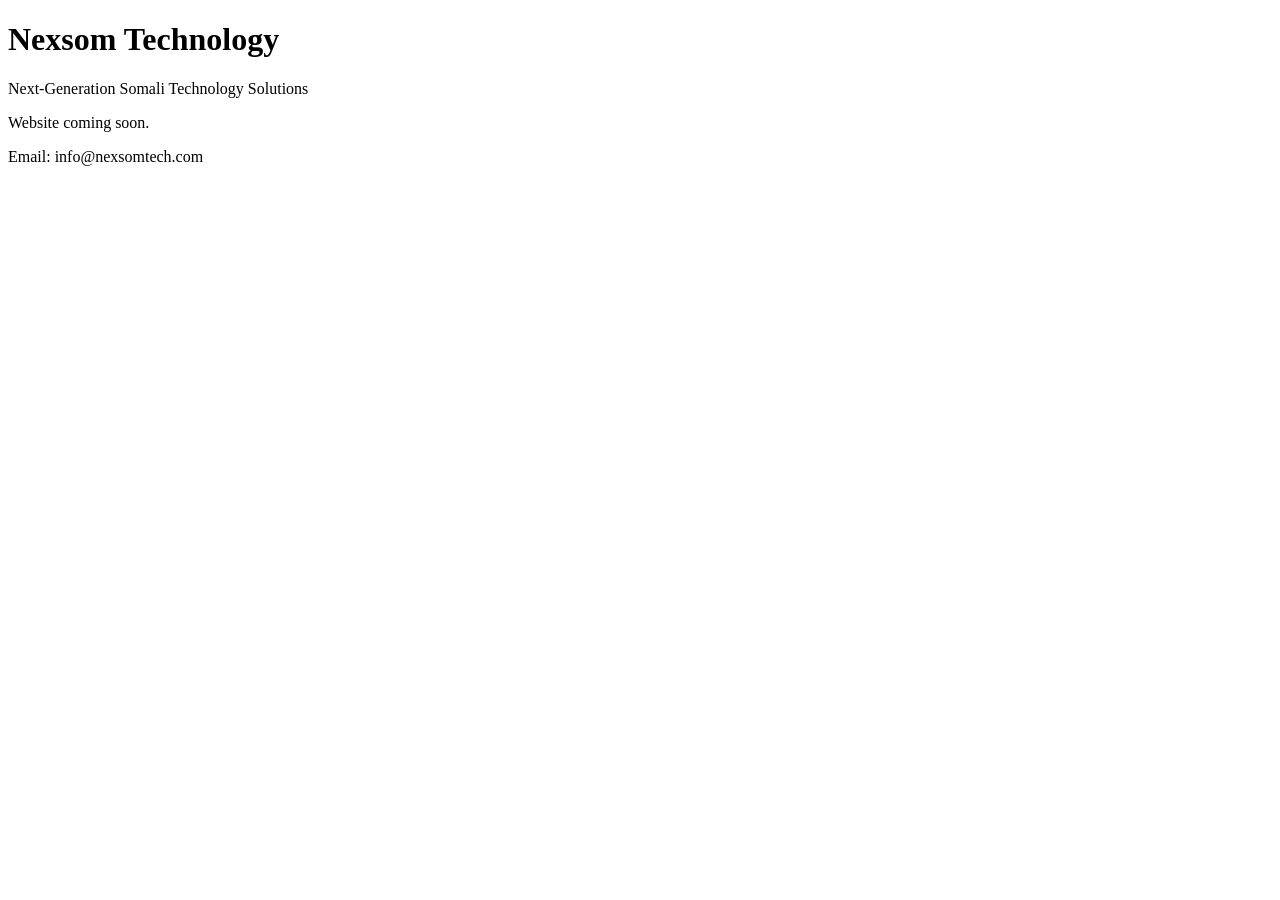
==== index.html @ 71c09dbc "Create index.html" ====
<!DOCTYPE html>
<html>
<head>
  <title>Nexsom Technology</title>
</head>
<body>
  <h1>Nexsom Technology</h1>
  <p>Next-Generation Somali Technology Solutions</p>
  <p>Website coming soon.</p>
  <p>Email: info@nexsomtech.com</p>
</body>
</html>
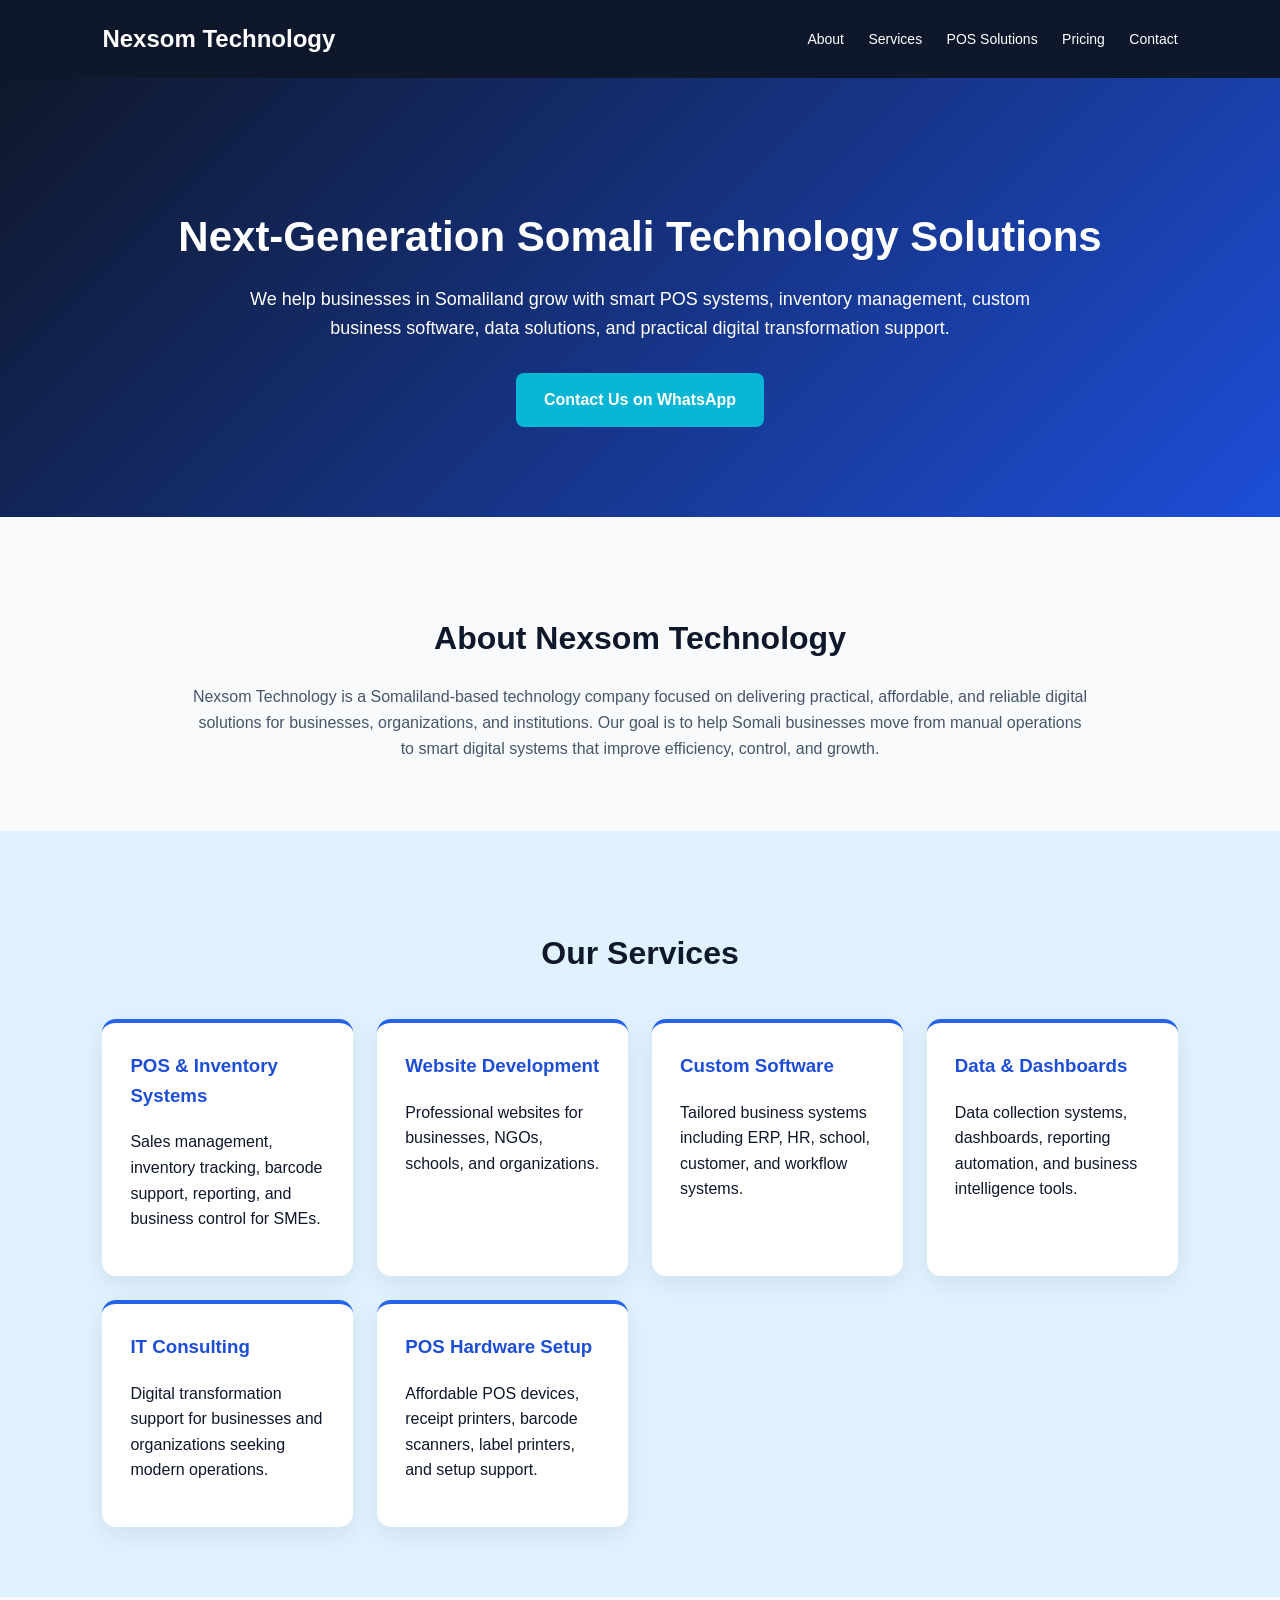
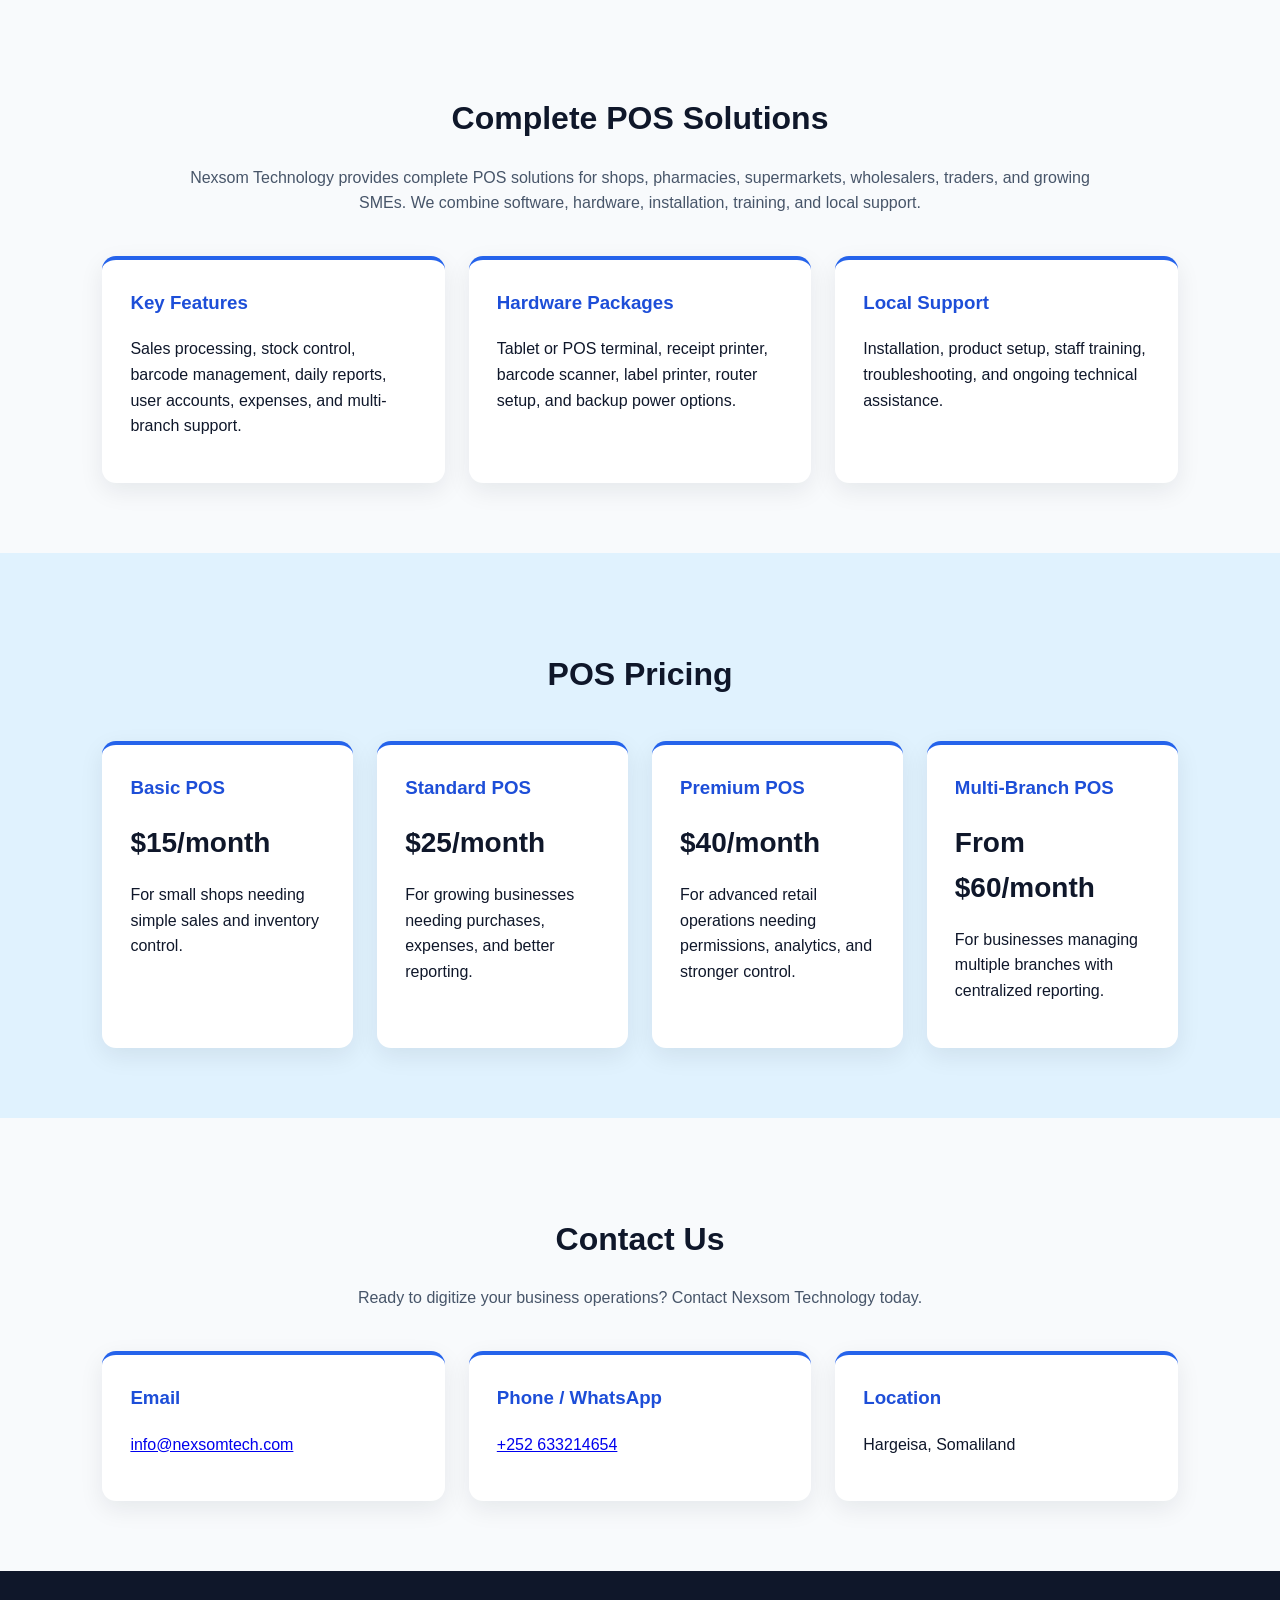
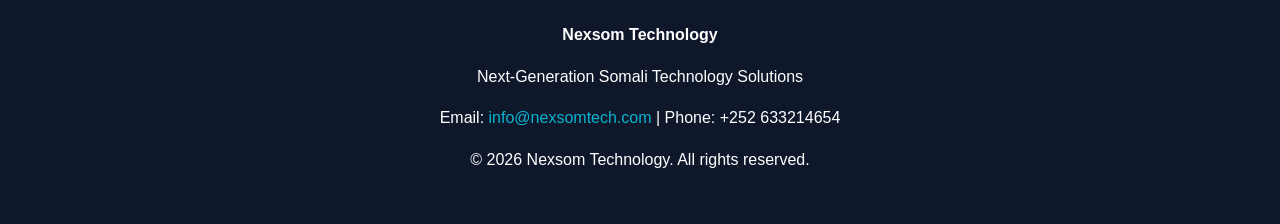
==== commit ea6410ea: "Update index.html" ====
--- a/index.html
+++ b/index.html
@@ -1,12 +1,254 @@
 <!DOCTYPE html>
-<html>
+<html lang="en">
 <head>
-  <title>Nexsom Technology</title>
+  <meta charset="UTF-8" />
+  <meta name="viewport" content="width=device-width, initial-scale=1.0" />
+  <title>Nexsom Technology | Next-Generation Somali Technology Solutions</title>
+  <style>
+    body {
+      margin: 0;
+      font-family: Arial, sans-serif;
+      color: #0f172a;
+      background: #f8fafc;
+      line-height: 1.6;
+    }
+    header {
+      background: #0f172a;
+      color: white;
+      padding: 20px 8%;
+      display: flex;
+      justify-content: space-between;
+      align-items: center;
+      flex-wrap: wrap;
+    }
+    header h1 {
+      margin: 0;
+      font-size: 24px;
+      color: #ffffff;
+    }
+    nav a {
+      color: white;
+      text-decoration: none;
+      margin-left: 20px;
+      font-size: 14px;
+    }
+    .hero {
+      background: linear-gradient(135deg, #0f172a, #1d4ed8);
+      color: white;
+      padding: 90px 8%;
+      text-align: center;
+    }
+    .hero h2 {
+      font-size: 42px;
+      margin-bottom: 15px;
+    }
+    .hero p {
+      font-size: 18px;
+      max-width: 800px;
+      margin: auto;
+    }
+    .btn {
+      display: inline-block;
+      margin-top: 30px;
+      background: #06b6d4;
+      color: white;
+      padding: 14px 28px;
+      border-radius: 8px;
+      text-decoration: none;
+      font-weight: bold;
+    }
+    section {
+      padding: 70px 8%;
+    }
+    section h2 {
+      text-align: center;
+      font-size: 32px;
+      margin-bottom: 20px;
+      color: #0f172a;
+    }
+    .intro {
+      max-width: 900px;
+      margin: auto;
+      text-align: center;
+      color: #475569;
+    }
+    .grid {
+      display: grid;
+      grid-template-columns: repeat(auto-fit, minmax(250px, 1fr));
+      gap: 24px;
+      margin-top: 40px;
+    }
+    .card {
+      background: white;
+      padding: 28px;
+      border-radius: 14px;
+      box-shadow: 0 8px 24px rgba(15, 23, 42, 0.08);
+      border-top: 4px solid #2563eb;
+    }
+    .card h3 {
+      margin-top: 0;
+      color: #1d4ed8;
+    }
+    .price {
+      font-size: 28px;
+      font-weight: bold;
+      color: #0f172a;
+    }
+    .highlight {
+      background: #e0f2fe;
+    }
+    footer {
+      background: #0f172a;
+      color: white;
+      text-align: center;
+      padding: 35px 8%;
+    }
+    footer a {
+      color: #06b6d4;
+      text-decoration: none;
+    }
+  </style>
 </head>
 <body>
+
+<header>
   <h1>Nexsom Technology</h1>
+  <nav>
+    <a href="#about">About</a>
+    <a href="#services">Services</a>
+    <a href="#pos">POS Solutions</a>
+    <a href="#pricing">Pricing</a>
+    <a href="#contact">Contact</a>
+  </nav>
+</header>
+
+<div class="hero">
+  <h2>Next-Generation Somali Technology Solutions</h2>
+  <p>
+    We help businesses in Somaliland grow with smart POS systems, inventory management,
+    custom business software, data solutions, and practical digital transformation support.
+  </p>
+  <a class="btn" href="https://wa.me/252633214654">Contact Us on WhatsApp</a>
+</div>
+
+<section id="about">
+  <h2>About Nexsom Technology</h2>
+  <p class="intro">
+    Nexsom Technology is a Somaliland-based technology company focused on delivering
+    practical, affordable, and reliable digital solutions for businesses, organizations,
+    and institutions. Our goal is to help Somali businesses move from manual operations
+    to smart digital systems that improve efficiency, control, and growth.
+  </p>
+</section>
+
+<section id="services" class="highlight">
+  <h2>Our Services</h2>
+  <div class="grid">
+    <div class="card">
+      <h3>POS & Inventory Systems</h3>
+      <p>Sales management, inventory tracking, barcode support, reporting, and business control for SMEs.</p>
+    </div>
+    <div class="card">
+      <h3>Website Development</h3>
+      <p>Professional websites for businesses, NGOs, schools, and organizations.</p>
+    </div>
+    <div class="card">
+      <h3>Custom Software</h3>
+      <p>Tailored business systems including ERP, HR, school, customer, and workflow systems.</p>
+    </div>
+    <div class="card">
+      <h3>Data & Dashboards</h3>
+      <p>Data collection systems, dashboards, reporting automation, and business intelligence tools.</p>
+    </div>
+    <div class="card">
+      <h3>IT Consulting</h3>
+      <p>Digital transformation support for businesses and organizations seeking modern operations.</p>
+    </div>
+    <div class="card">
+      <h3>POS Hardware Setup</h3>
+      <p>Affordable POS devices, receipt printers, barcode scanners, label printers, and setup support.</p>
+    </div>
+  </div>
+</section>
+
+<section id="pos">
+  <h2>Complete POS Solutions</h2>
+  <p class="intro">
+    Nexsom Technology provides complete POS solutions for shops, pharmacies, supermarkets,
+    wholesalers, traders, and growing SMEs. We combine software, hardware, installation,
+    training, and local support.
+  </p>
+
+  <div class="grid">
+    <div class="card">
+      <h3>Key Features</h3>
+      <p>Sales processing, stock control, barcode management, daily reports, user accounts, expenses, and multi-branch support.</p>
+    </div>
+    <div class="card">
+      <h3>Hardware Packages</h3>
+      <p>Tablet or POS terminal, receipt printer, barcode scanner, label printer, router setup, and backup power options.</p>
+    </div>
+    <div class="card">
+      <h3>Local Support</h3>
+      <p>Installation, product setup, staff training, troubleshooting, and ongoing technical assistance.</p>
+    </div>
+  </div>
+</section>
+
+<section id="pricing" class="highlight">
+  <h2>POS Pricing</h2>
+  <div class="grid">
+    <div class="card">
+      <h3>Basic POS</h3>
+      <div class="price">$15/month</div>
+      <p>For small shops needing simple sales and inventory control.</p>
+    </div>
+    <div class="card">
+      <h3>Standard POS</h3>
+      <div class="price">$25/month</div>
+      <p>For growing businesses needing purchases, expenses, and better reporting.</p>
+    </div>
+    <div class="card">
+      <h3>Premium POS</h3>
+      <div class="price">$40/month</div>
+      <p>For advanced retail operations needing permissions, analytics, and stronger control.</p>
+    </div>
+    <div class="card">
+      <h3>Multi-Branch POS</h3>
+      <div class="price">From $60/month</div>
+      <p>For businesses managing multiple branches with centralized reporting.</p>
+    </div>
+  </div>
+</section>
+
+<section id="contact">
+  <h2>Contact Us</h2>
+  <p class="intro">
+    Ready to digitize your business operations? Contact Nexsom Technology today.
+  </p>
+
+  <div class="grid">
+    <div class="card">
+      <h3>Email</h3>
+      <p><a href="mailto:info@nexsomtech.com">info@nexsomtech.com</a></p>
+    </div>
+    <div class="card">
+      <h3>Phone / WhatsApp</h3>
+      <p><a href="https://wa.me/252633214654">+252 633214654</a></p>
+    </div>
+    <div class="card">
+      <h3>Location</h3>
+      <p>Hargeisa, Somaliland</p>
+    </div>
+  </div>
+</section>
+
+<footer>
+  <p><strong>Nexsom Technology</strong></p>
   <p>Next-Generation Somali Technology Solutions</p>
-  <p>Website coming soon.</p>
-  <p>Email: info@nexsomtech.com</p>
+  <p>Email: <a href="mailto:info@nexsomtech.com">info@nexsomtech.com</a> | Phone: +252 633214654</p>
+  <p>© 2026 Nexsom Technology. All rights reserved.</p>
+</footer>
+
 </body>
 </html>
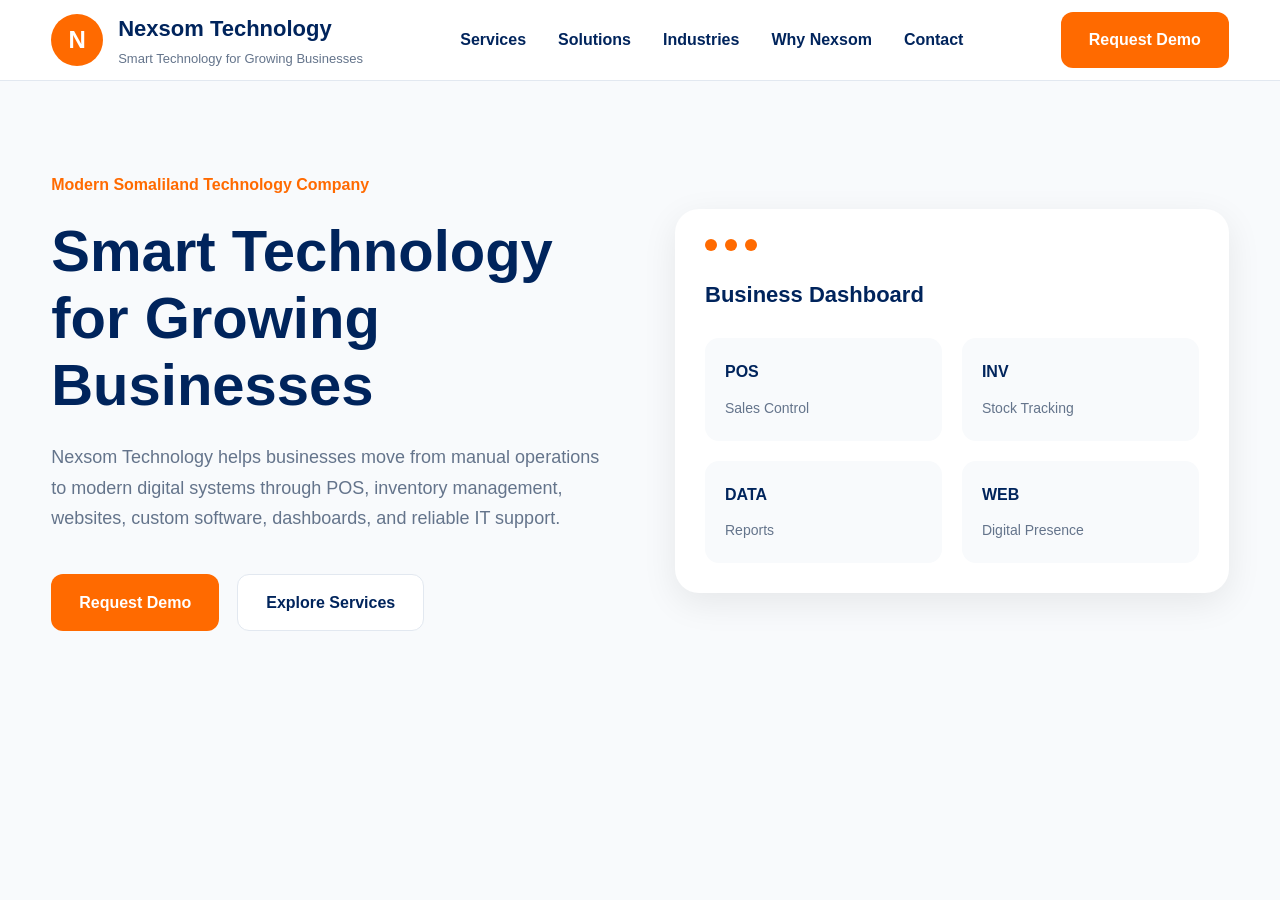
==== commit 4ecef049: "Finalize governance framework before project separation" ====
--- a/index.html
+++ b/index.html
@@ -3,252 +3,92 @@
 <head>
   <meta charset="UTF-8" />
   <meta name="viewport" content="width=device-width, initial-scale=1.0" />
-  <title>Nexsom Technology | Next-Generation Somali Technology Solutions</title>
-  <style>
-    body {
-      margin: 0;
-      font-family: Arial, sans-serif;
-      color: #0f172a;
-      background: #f8fafc;
-      line-height: 1.6;
-    }
-    header {
-      background: #0f172a;
-      color: white;
-      padding: 20px 8%;
-      display: flex;
-      justify-content: space-between;
-      align-items: center;
-      flex-wrap: wrap;
-    }
-    header h1 {
-      margin: 0;
-      font-size: 24px;
-      color: #ffffff;
-    }
-    nav a {
-      color: white;
-      text-decoration: none;
-      margin-left: 20px;
-      font-size: 14px;
-    }
-    .hero {
-      background: linear-gradient(135deg, #0f172a, #1d4ed8);
-      color: white;
-      padding: 90px 8%;
-      text-align: center;
-    }
-    .hero h2 {
-      font-size: 42px;
-      margin-bottom: 15px;
-    }
-    .hero p {
-      font-size: 18px;
-      max-width: 800px;
-      margin: auto;
-    }
-    .btn {
-      display: inline-block;
-      margin-top: 30px;
-      background: #06b6d4;
-      color: white;
-      padding: 14px 28px;
-      border-radius: 8px;
-      text-decoration: none;
-      font-weight: bold;
-    }
-    section {
-      padding: 70px 8%;
-    }
-    section h2 {
-      text-align: center;
-      font-size: 32px;
-      margin-bottom: 20px;
-      color: #0f172a;
-    }
-    .intro {
-      max-width: 900px;
-      margin: auto;
-      text-align: center;
-      color: #475569;
-    }
-    .grid {
-      display: grid;
-      grid-template-columns: repeat(auto-fit, minmax(250px, 1fr));
-      gap: 24px;
-      margin-top: 40px;
-    }
-    .card {
-      background: white;
-      padding: 28px;
-      border-radius: 14px;
-      box-shadow: 0 8px 24px rgba(15, 23, 42, 0.08);
-      border-top: 4px solid #2563eb;
-    }
-    .card h3 {
-      margin-top: 0;
-      color: #1d4ed8;
-    }
-    .price {
-      font-size: 28px;
-      font-weight: bold;
-      color: #0f172a;
-    }
-    .highlight {
-      background: #e0f2fe;
-    }
-    footer {
-      background: #0f172a;
-      color: white;
-      text-align: center;
-      padding: 35px 8%;
-    }
-    footer a {
-      color: #06b6d4;
-      text-decoration: none;
-    }
-  </style>
+
+  <meta name="description" content="Nexsom Technology provides POS systems, inventory management, websites, custom software, dashboards, data solutions, and IT consulting for growing businesses in Somaliland." />
+
+  <title>Nexsom Technology | Smart Technology for Growing Businesses</title>
+
+  <link rel="stylesheet" href="css/style.css" />
 </head>
+
 <body>
 
-<header>
-  <h1>Nexsom Technology</h1>
-  <nav>
-    <a href="#about">About</a>
-    <a href="#services">Services</a>
-    <a href="#pos">POS Solutions</a>
-    <a href="#pricing">Pricing</a>
-    <a href="#contact">Contact</a>
-  </nav>
-</header>
+  <header class="site-header">
+    <div class="container header-wrapper">
+      <a href="#" class="brand">
+        <div class="brand-mark">N</div>
+        <div>
+          <span class="brand-name">Nexsom Technology</span>
+          <span class="brand-tagline">Smart Technology for Growing Businesses</span>
+        </div>
+      </a>
 
-<div class="hero">
-  <h2>Next-Generation Somali Technology Solutions</h2>
-  <p>
-    We help businesses in Somaliland grow with smart POS systems, inventory management,
-    custom business software, data solutions, and practical digital transformation support.
-  </p>
-  <a class="btn" href="https://wa.me/252633214654">Contact Us on WhatsApp</a>
-</div>
+      <nav class="main-nav">
+        <a href="#services">Services</a>
+        <a href="#solutions">Solutions</a>
+        <a href="#industries">Industries</a>
+        <a href="#why">Why Nexsom</a>
+        <a href="#contact">Contact</a>
+      </nav>
 
-<section id="about">
-  <h2>About Nexsom Technology</h2>
-  <p class="intro">
-    Nexsom Technology is a Somaliland-based technology company focused on delivering
-    practical, affordable, and reliable digital solutions for businesses, organizations,
-    and institutions. Our goal is to help Somali businesses move from manual operations
-    to smart digital systems that improve efficiency, control, and growth.
-  </p>
-</section>
+      <a href="https://wa.me/252633214654" class="btn btn-primary">Request Demo</a>
+    </div>
+  </header>
 
-<section id="services" class="highlight">
-  <h2>Our Services</h2>
-  <div class="grid">
-    <div class="card">
-      <h3>POS & Inventory Systems</h3>
-      <p>Sales management, inventory tracking, barcode support, reporting, and business control for SMEs.</p>
-    </div>
-    <div class="card">
-      <h3>Website Development</h3>
-      <p>Professional websites for businesses, NGOs, schools, and organizations.</p>
-    </div>
-    <div class="card">
-      <h3>Custom Software</h3>
-      <p>Tailored business systems including ERP, HR, school, customer, and workflow systems.</p>
-    </div>
-    <div class="card">
-      <h3>Data & Dashboards</h3>
-      <p>Data collection systems, dashboards, reporting automation, and business intelligence tools.</p>
-    </div>
-    <div class="card">
-      <h3>IT Consulting</h3>
-      <p>Digital transformation support for businesses and organizations seeking modern operations.</p>
-    </div>
-    <div class="card">
-      <h3>POS Hardware Setup</h3>
-      <p>Affordable POS devices, receipt printers, barcode scanners, label printers, and setup support.</p>
-    </div>
-  </div>
-</section>
+  <main>
 
-<section id="pos">
-  <h2>Complete POS Solutions</h2>
-  <p class="intro">
-    Nexsom Technology provides complete POS solutions for shops, pharmacies, supermarkets,
-    wholesalers, traders, and growing SMEs. We combine software, hardware, installation,
-    training, and local support.
-  </p>
+    <section class="hero">
+      <div class="container hero-wrapper">
+        <div class="hero-content">
+          <span class="eyebrow">Modern Somaliland Technology Company</span>
 
-  <div class="grid">
-    <div class="card">
-      <h3>Key Features</h3>
-      <p>Sales processing, stock control, barcode management, daily reports, user accounts, expenses, and multi-branch support.</p>
-    </div>
-    <div class="card">
-      <h3>Hardware Packages</h3>
-      <p>Tablet or POS terminal, receipt printer, barcode scanner, label printer, router setup, and backup power options.</p>
-    </div>
-    <div class="card">
-      <h3>Local Support</h3>
-      <p>Installation, product setup, staff training, troubleshooting, and ongoing technical assistance.</p>
-    </div>
-  </div>
-</section>
+          <h1>Smart Technology for Growing Businesses</h1>
 
-<section id="pricing" class="highlight">
-  <h2>POS Pricing</h2>
-  <div class="grid">
-    <div class="card">
-      <h3>Basic POS</h3>
-      <div class="price">$15/month</div>
-      <p>For small shops needing simple sales and inventory control.</p>
-    </div>
-    <div class="card">
-      <h3>Standard POS</h3>
-      <div class="price">$25/month</div>
-      <p>For growing businesses needing purchases, expenses, and better reporting.</p>
-    </div>
-    <div class="card">
-      <h3>Premium POS</h3>
-      <div class="price">$40/month</div>
-      <p>For advanced retail operations needing permissions, analytics, and stronger control.</p>
-    </div>
-    <div class="card">
-      <h3>Multi-Branch POS</h3>
-      <div class="price">From $60/month</div>
-      <p>For businesses managing multiple branches with centralized reporting.</p>
-    </div>
-  </div>
-</section>
+          <p>
+            Nexsom Technology helps businesses move from manual operations to modern digital systems through POS, inventory management, websites, custom software, dashboards, and reliable IT support.
+          </p>
 
-<section id="contact">
-  <h2>Contact Us</h2>
-  <p class="intro">
-    Ready to digitize your business operations? Contact Nexsom Technology today.
-  </p>
+          <div class="hero-actions">
+            <a href="https://wa.me/252633214654" class="btn btn-primary">Request Demo</a>
+            <a href="#services" class="btn btn-secondary">Explore Services</a>
+          </div>
+        </div>
 
-  <div class="grid">
-    <div class="card">
-      <h3>Email</h3>
-      <p><a href="mailto:info@nexsomtech.com">info@nexsomtech.com</a></p>
-    </div>
-    <div class="card">
-      <h3>Phone / WhatsApp</h3>
-      <p><a href="https://wa.me/252633214654">+252 633214654</a></p>
-    </div>
-    <div class="card">
-      <h3>Location</h3>
-      <p>Hargeisa, Somaliland</p>
-    </div>
-  </div>
-</section>
+        <div class="hero-visual">
+          <div class="dashboard-card">
+            <div class="dashboard-top">
+              <span></span>
+              <span></span>
+              <span></span>
+            </div>
 
-<footer>
-  <p><strong>Nexsom Technology</strong></p>
-  <p>Next-Generation Somali Technology Solutions</p>
-  <p>Email: <a href="mailto:info@nexsomtech.com">info@nexsomtech.com</a> | Phone: +252 633214654</p>
-  <p>© 2026 Nexsom Technology. All rights reserved.</p>
-</footer>
+            <div class="dashboard-title">Business Dashboard</div>
 
+            <div class="dashboard-grid">
+              <div class="mini-card">
+                <strong>POS</strong>
+                <span>Sales Control</span>
+              </div>
+              <div class="mini-card">
+                <strong>INV</strong>
+                <span>Stock Tracking</span>
+              </div>
+              <div class="mini-card">
+                <strong>DATA</strong>
+                <span>Reports</span>
+              </div>
+              <div class="mini-card">
+                <strong>WEB</strong>
+                <span>Digital Presence</span>
+              </div>
+            </div>
+          </div>
+        </div>
+      </div>
+    </section>
+
+  </main>
+
+  <script src="js/script.js"></script>
 </body>
-</html>
+</html>
--- a/css/style.css
+++ b/css/style.css
@@ -0,0 +1,362 @@
+/* ===========================================
+   Nexsom Technology Website V2
+   =========================================== */
+
+:root{
+
+  --primary-navy:#00245C;
+  --dark-navy:#001F54;
+  --primary-orange:#FF6A00;
+
+  --white:#FFFFFF;
+  --soft-bg:#F8FAFC;
+  --text-gray:#64748B;
+  --border-gray:#E2E8F0;
+
+  --container:1200px;
+
+  --radius:16px;
+
+  --shadow:
+  0 10px 35px rgba(0,0,0,.08);
+
+}
+
+*{
+    margin:0;
+    padding:0;
+    box-sizing:border-box;
+}
+
+html{
+    scroll-behavior:smooth;
+}
+
+body{
+
+    font-family:
+    Inter,
+    Segoe UI,
+    Arial,
+    sans-serif;
+
+    background:var(--soft-bg);
+
+    color:var(--primary-navy);
+
+    line-height:1.7;
+
+}
+
+img{
+
+    max-width:100%;
+    display:block;
+
+}
+
+a{
+
+    text-decoration:none;
+
+}
+
+.container{
+
+    width:min(92%,var(--container));
+
+    margin:auto;
+
+}
+
+/* ---------------- Header ---------------- */
+
+.site-header{
+
+    background:white;
+
+    position:sticky;
+
+    top:0;
+
+    z-index:999;
+
+    border-bottom:1px solid var(--border-gray);
+
+}
+
+.header-wrapper{
+
+    display:flex;
+
+    justify-content:space-between;
+
+    align-items:center;
+
+    min-height:80px;
+
+}
+
+.brand{
+
+    display:flex;
+
+    align-items:center;
+
+    gap:15px;
+
+}
+
+.brand-mark{
+
+    width:52px;
+
+    height:52px;
+
+    border-radius:50%;
+
+    background:var(--primary-orange);
+
+    color:white;
+
+    display:grid;
+
+    place-items:center;
+
+    font-size:24px;
+
+    font-weight:700;
+
+}
+
+.brand-name{
+
+    display:block;
+
+    font-size:22px;
+
+    font-weight:700;
+
+    color:var(--primary-navy);
+
+}
+
+.brand-tagline{
+
+    display:block;
+
+    font-size:13px;
+
+    color:var(--text-gray);
+
+}
+
+.main-nav{
+
+    display:flex;
+
+    gap:32px;
+
+}
+
+.main-nav a{
+
+    color:var(--primary-navy);
+
+    font-weight:600;
+
+}
+
+.main-nav a:hover{
+
+    color:var(--primary-orange);
+
+}
+
+/* ---------------- Buttons ---------------- */
+
+.btn{
+
+    display:inline-flex;
+
+    align-items:center;
+
+    justify-content:center;
+
+    padding:14px 28px;
+
+    border-radius:12px;
+
+    font-weight:600;
+
+    transition:.3s;
+
+}
+
+.btn-primary{
+
+    background:var(--primary-orange);
+
+    color:white;
+
+}
+
+.btn-primary:hover{
+
+    transform:translateY(-3px);
+
+}
+
+.btn-secondary{
+
+    background:white;
+
+    border:1px solid var(--border-gray);
+
+    color:var(--primary-navy);
+
+}
+
+/* ---------------- Hero ---------------- */
+
+.hero{
+
+    padding:90px 0;
+
+}
+
+.hero-wrapper{
+
+    display:grid;
+
+    grid-template-columns:1fr 1fr;
+
+    align-items:center;
+
+    gap:70px;
+
+}
+
+.eyebrow{
+
+    display:inline-block;
+
+    color:var(--primary-orange);
+
+    font-weight:700;
+
+    margin-bottom:20px;
+
+}
+
+.hero h1{
+
+    font-size:58px;
+
+    line-height:1.15;
+
+    margin-bottom:24px;
+
+}
+
+.hero p{
+
+    color:var(--text-gray);
+
+    font-size:18px;
+
+    max-width:620px;
+
+}
+
+.hero-actions{
+
+    display:flex;
+
+    gap:18px;
+
+    margin-top:40px;
+
+}
+
+.dashboard-card{
+
+    background:white;
+
+    border-radius:24px;
+
+    padding:30px;
+
+    box-shadow:var(--shadow);
+
+}
+
+.dashboard-top{
+
+    display:flex;
+
+    gap:8px;
+
+    margin-bottom:25px;
+
+}
+
+.dashboard-top span{
+
+    width:12px;
+
+    height:12px;
+
+    border-radius:50%;
+
+    background:var(--primary-orange);
+
+}
+
+.dashboard-title{
+
+    font-size:22px;
+
+    font-weight:700;
+
+    margin-bottom:25px;
+
+}
+
+.dashboard-grid{
+
+    display:grid;
+
+    grid-template-columns:repeat(2,1fr);
+
+    gap:20px;
+
+}
+
+.mini-card{
+
+    background:var(--soft-bg);
+
+    border-radius:14px;
+
+    padding:20px;
+
+}
+
+.mini-card strong{
+
+    display:block;
+
+    margin-bottom:8px;
+
+    color:var(--primary-navy);
+
+}
+
+.mini-card span{
+
+    color:var(--text-gray);
+
+    font-size:14px;
+
+}
